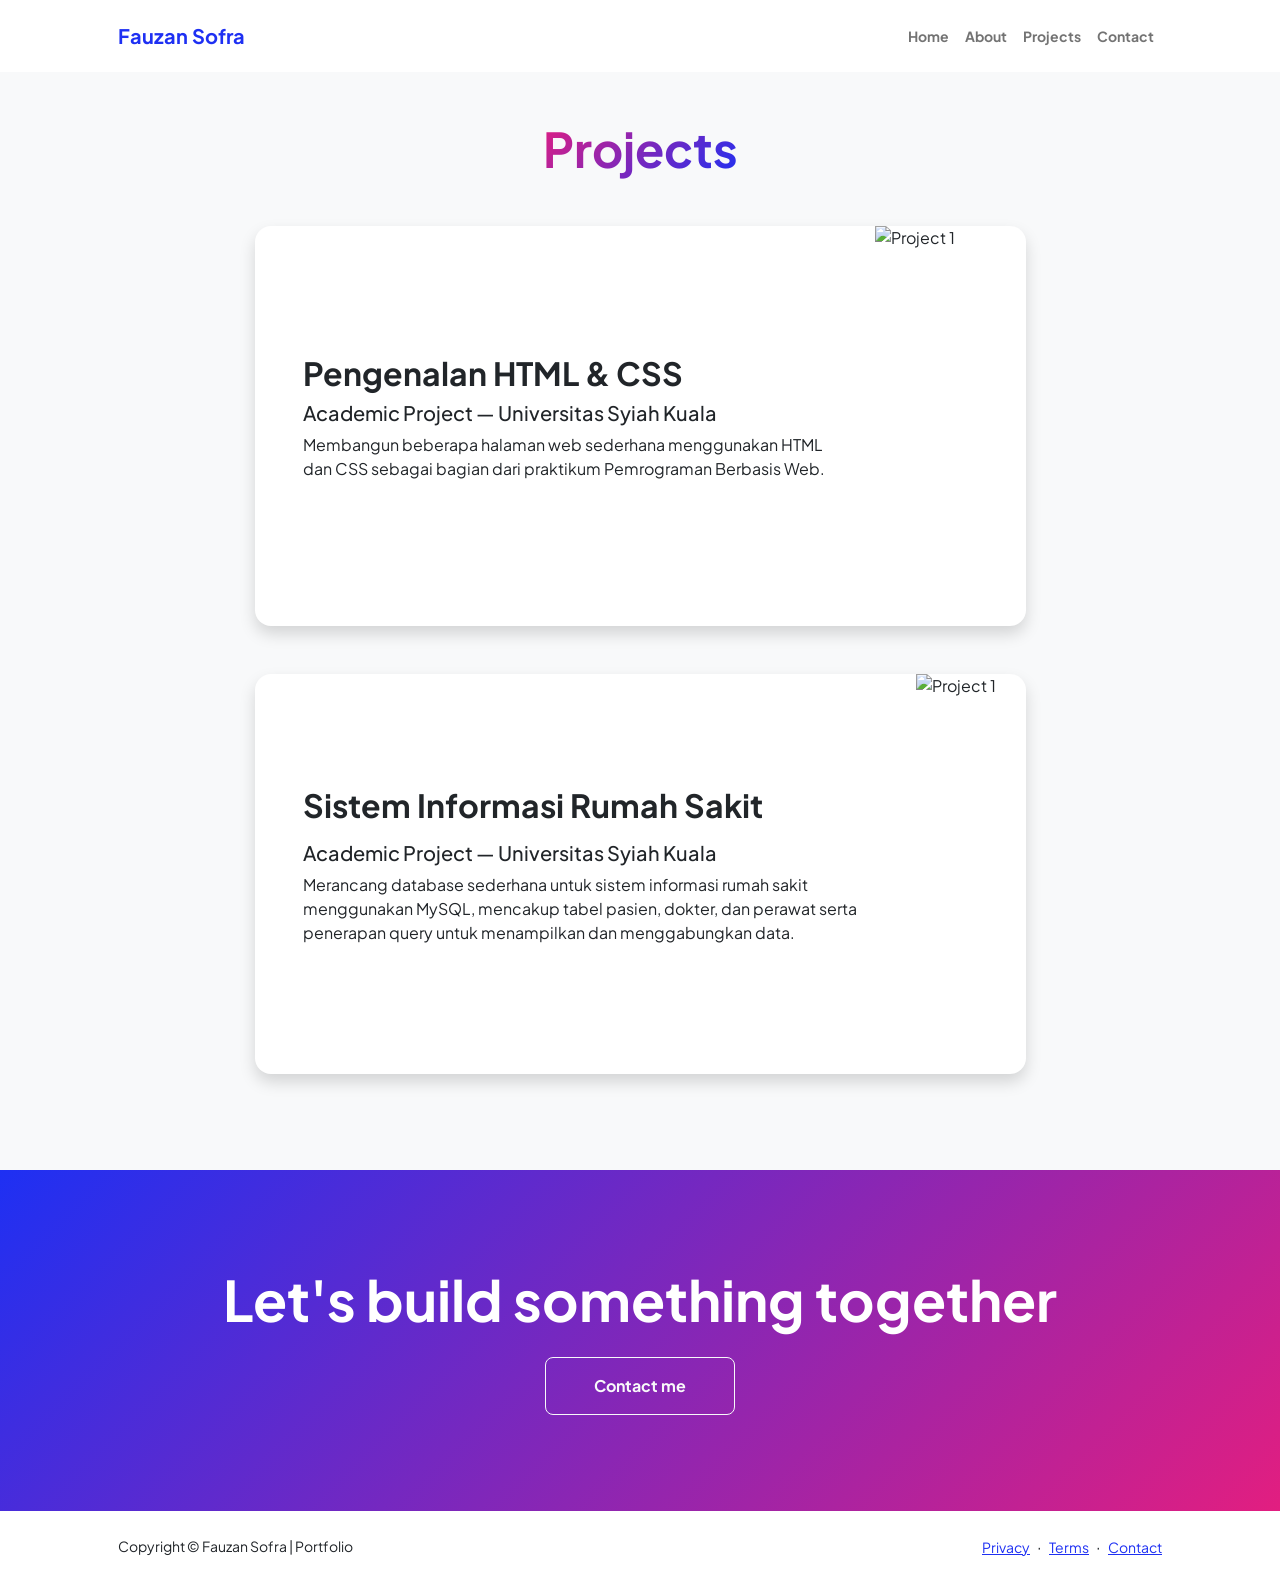
==== projects.html @ 6b654799 "Tes55" ====
<!doctype html>
<html lang="en">
  <head>
    <meta charset="utf-8" />
    <meta name="viewport" content="width=device-width, initial-scale=1, shrink-to-fit=no" />
    <meta name="description" content="" />
    <meta name="author" content="" />
  <title>Fauzan Sofra | Portfolio</title>
    <!-- Favicon-->
    <link rel="icon" type="image/x-icon" href="assets/favicon.ico" />
    <!-- Custom Google font-->
    <link rel="preconnect" href="https://fonts.googleapis.com" />
    <link rel="preconnect" href="https://fonts.gstatic.com" crossorigin />
    <link
      href="https://fonts.googleapis.com/css2?family=Plus+Jakarta+Sans:wght@100;200;300;400;500;600;700;800;900&amp;display=swap"
      rel="stylesheet"
    />
    <!-- Bootstrap icons-->
    <link
      href="https://cdn.jsdelivr.net/npm/bootstrap-icons@1.8.1/font/bootstrap-icons.css"
      rel="stylesheet"
    />
    <!-- Core theme CSS (includes Bootstrap)-->
    <link href="css/styles.css" rel="stylesheet" />
  </head>
  <body class="d-flex flex-column h-100 bg-light">
    <main class="flex-shrink-0">
      <!-- Navigation-->
      <nav class="navbar navbar-expand-lg navbar-light bg-white py-3">
        <div class="container px-5">
          <a class="navbar-brand" href="index.html"
            ><span class="fw-bolder text-primary">Fauzan Sofra</span></a
          >
          <button
            class="navbar-toggler"
            type="button"
            data-bs-toggle="collapse"
            data-bs-target="#navbarSupportedContent"
            aria-controls="navbarSupportedContent"
            aria-expanded="false"
            aria-label="Toggle navigation"
          >
            <span class="navbar-toggler-icon"></span>
          </button>
          <div class="collapse navbar-collapse" id="navbarSupportedContent">
            <ul class="navbar-nav ms-auto mb-2 mb-lg-0 small fw-bolder">
              <li class="nav-item"><a class="nav-link" href="index.html">Home</a></li>
              <li class="nav-item"><a class="nav-link" href="about.html">About</a></li>
              <li class="nav-item"><a class="nav-link" href="projects.html">Projects</a></li>
              <li class="nav-item"><a class="nav-link" href="contact.html">Contact</a></li>
            </ul>
          </div>
        </div>
      </nav>
      <!-- Projects Section-->
      <section class="py-5">
        <div class="container px-5 mb-5">
          <div class="text-center mb-5">
            <h1 class="display-5 fw-bolder mb-0">
              <span class="text-gradient d-inline">Projects</span>
            </h1>
          </div>
          <div class="row gx-5 justify-content-center">
            <div class="col-lg-11 col-xl-9 col-xxl-8">
              <!-- Project Card 1-->
              <div class="card overflow-hidden shadow rounded-4 border-0 mb-5">
                <div class="card-body p-0">
                  <div class="d-flex align-items-center">
                    <div class="p-5">
                      <h2 class="fw-bolder">Pengenalan HTML & CSS</h2>
                     
                       <h5> Academic Project — Universitas Syiah Kuala</h5>
Membangun beberapa halaman web sederhana menggunakan HTML dan CSS sebagai bagian dari praktikum Pemrograman Berbasis Web.
                      </p>
                    </div>
                 <img
    class="img-fluid"
    src="https://bukukita.com/babacms/displaybuku/97681_f.jpg"
    alt="Project 1"
    width="300"
    height="400"
/>
                  </div>
                </div>
              </div>
              <!-- Project Card 2-->
              <div class="card overflow-hidden shadow rounded-4 border-0">
                <div class="card-body p-0">
                  <div class="d-flex align-items-center">
                    <div class="p-5">
                      <h2 class="fw-bolder">Sistem Informasi Rumah Sakit</h2>
                      <p>
                       <h5> Academic Project — Universitas Syiah Kuala</h5>
Merancang database sederhana untuk sistem informasi rumah sakit menggunakan MySQL, mencakup tabel pasien, dokter, dan perawat serta penerapan query untuk menampilkan dan menggabungkan data.                      </p>
                    </div>
                    <img
    class="img-fluid"
    src="https://thumbs.dreamstime.com/b/sql-database-icon-logo-design-ui-ux-app-orange-inscription-shadow-96841969.jpg"
    alt="Project 1"
    width="300"
    height="400"
                  </div>
                </div>
              </div>
            </div>
          </div>
        </div>
      </section>
      <!-- Call to action section-->
      <section class="py-5 bg-gradient-primary-to-secondary text-white">
        <div class="container px-5 my-5">
          <div class="text-center">
            <h2 class="display-4 fw-bolder mb-4">Let's build something together</h2>
            <a class="btn btn-outline-light btn-lg px-5 py-3 fs-6 fw-bolder" href="contact.html"
              >Contact me</a
            >
          </div>
        </div>
      </section>
    </main>
    <!-- Footer-->
    <footer class="bg-white py-4 mt-auto">
      <div class="container px-5">
        <div class="row align-items-center justify-content-between flex-column flex-sm-row">
          <div class="col-auto">
                       <div class="small m-0">Copyright &copy; Fauzan Sofra | Portfolio</div>
          </div>
          <div class="col-auto">
            <a class="small" href="#!">Privacy</a>
            <span class="mx-1">&middot;</span>
            <a class="small" href="#!">Terms</a>
            <span class="mx-1">&middot;</span>
            <a class="small" href="#!">Contact</a>
          </div>
        </div>
      </div>
    </footer>
    <!-- Bootstrap core JS-->
    <script src="https://cdn.jsdelivr.net/npm/bootstrap@5.2.3/dist/js/bootstrap.bundle.min.js"></script>
    <!-- Core theme JS-->
    <script src="js/scripts.js"></script>
  </body>
</html>
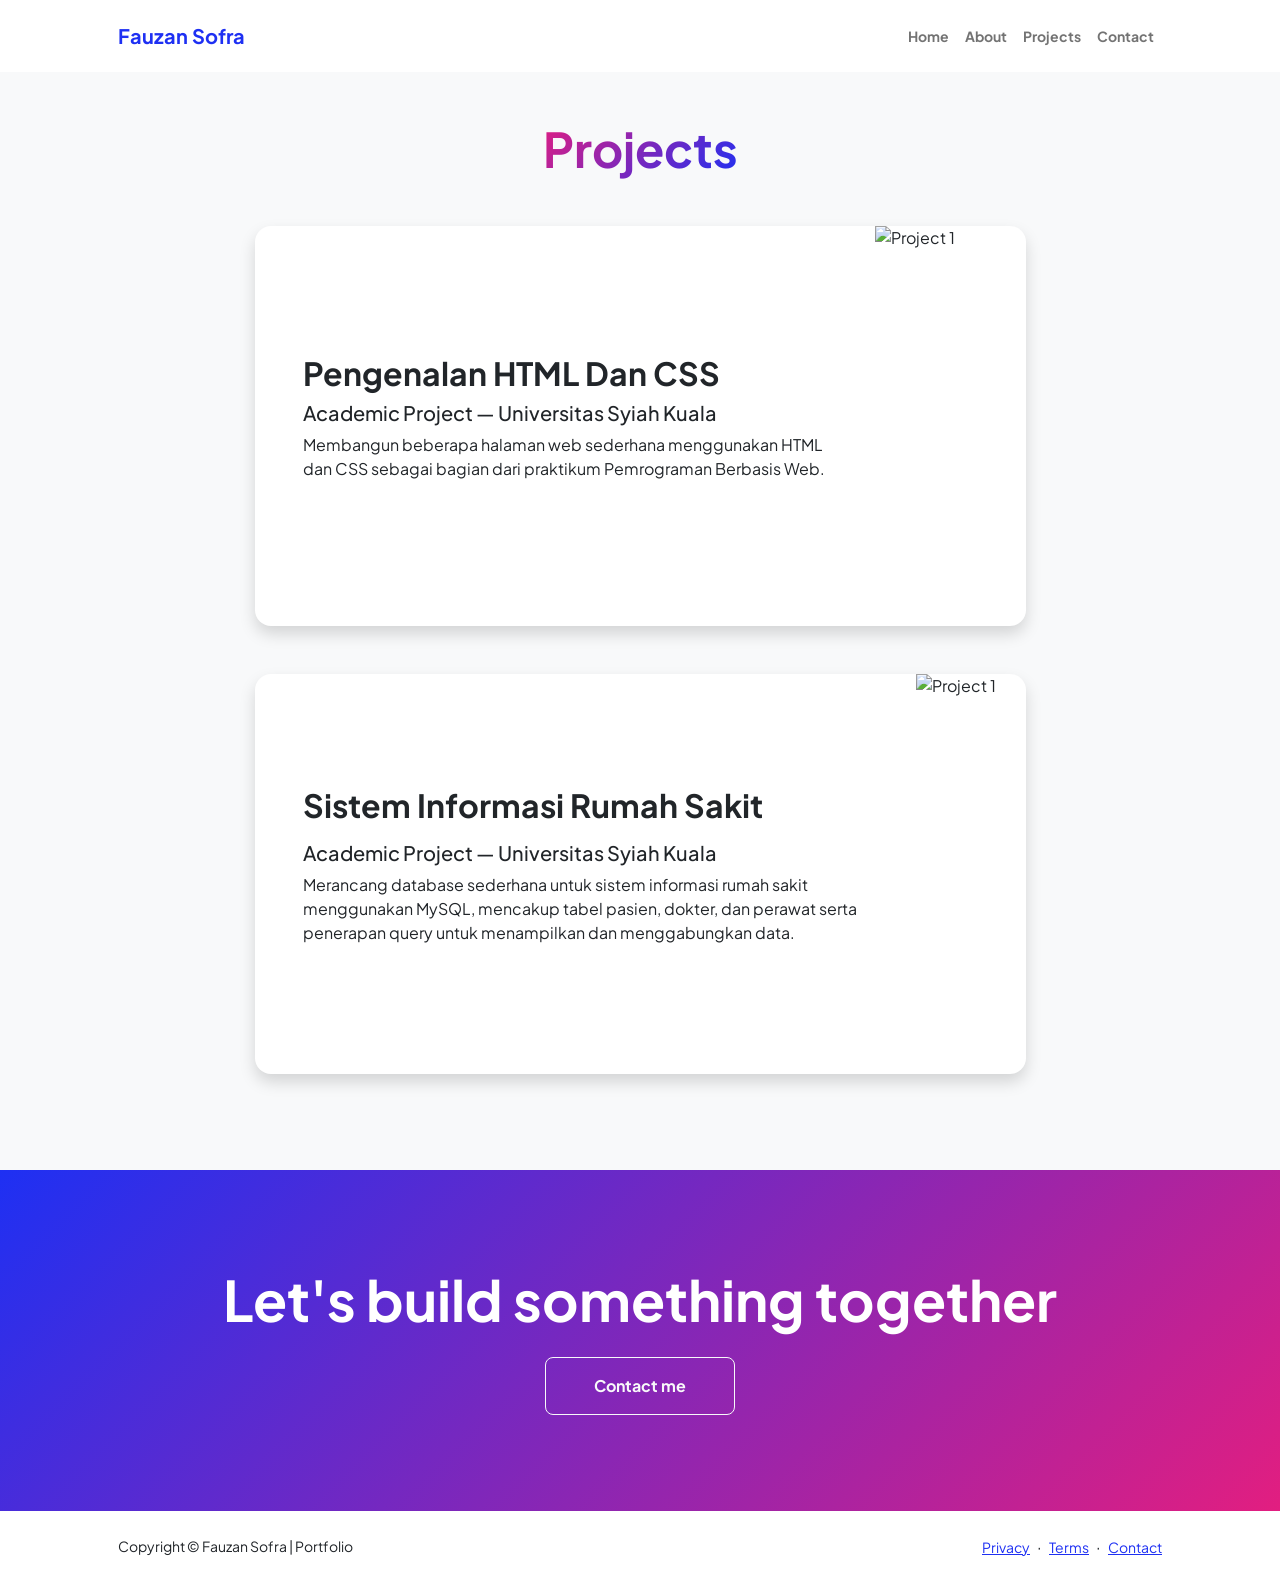
==== commit e01ceae6: "Ganti Gambard" ====
--- a/projects.html
+++ b/projects.html
@@ -67,7 +67,7 @@
                 <div class="card-body p-0">
                   <div class="d-flex align-items-center">
                     <div class="p-5">
-                      <h2 class="fw-bolder">Pengenalan HTML & CSS</h2>
+                      <h2 class="fw-bolder">Pengenalan HTML Dan CSS</h2>
                      
                        <h5> Academic Project — Universitas Syiah Kuala</h5>
 Membangun beberapa halaman web sederhana menggunakan HTML dan CSS sebagai bagian dari praktikum Pemrograman Berbasis Web.
@@ -75,7 +75,7 @@
                     </div>
                  <img
     class="img-fluid"
-    src="https://bukukita.com/babacms/displaybuku/97681_f.jpg"
+    src="https://i.pinimg.com/1200x/52/2e/6b/522e6bc1a11d1726a35f81cbd979395f.jpg"
     alt="Project 1"
     width="300"
     height="400"
@@ -123,7 +123,7 @@
       <div class="container px-5">
         <div class="row align-items-center justify-content-between flex-column flex-sm-row">
           <div class="col-auto">
-                       <div class="small m-0">Copyright &copy; Fauzan Sofra | Portfolio</div>
+        <div class="small m-0">Copyright &copy; Fauzan Sofra | Portfolio</div>
           </div>
           <div class="col-auto">
             <a class="small" href="#!">Privacy</a>
